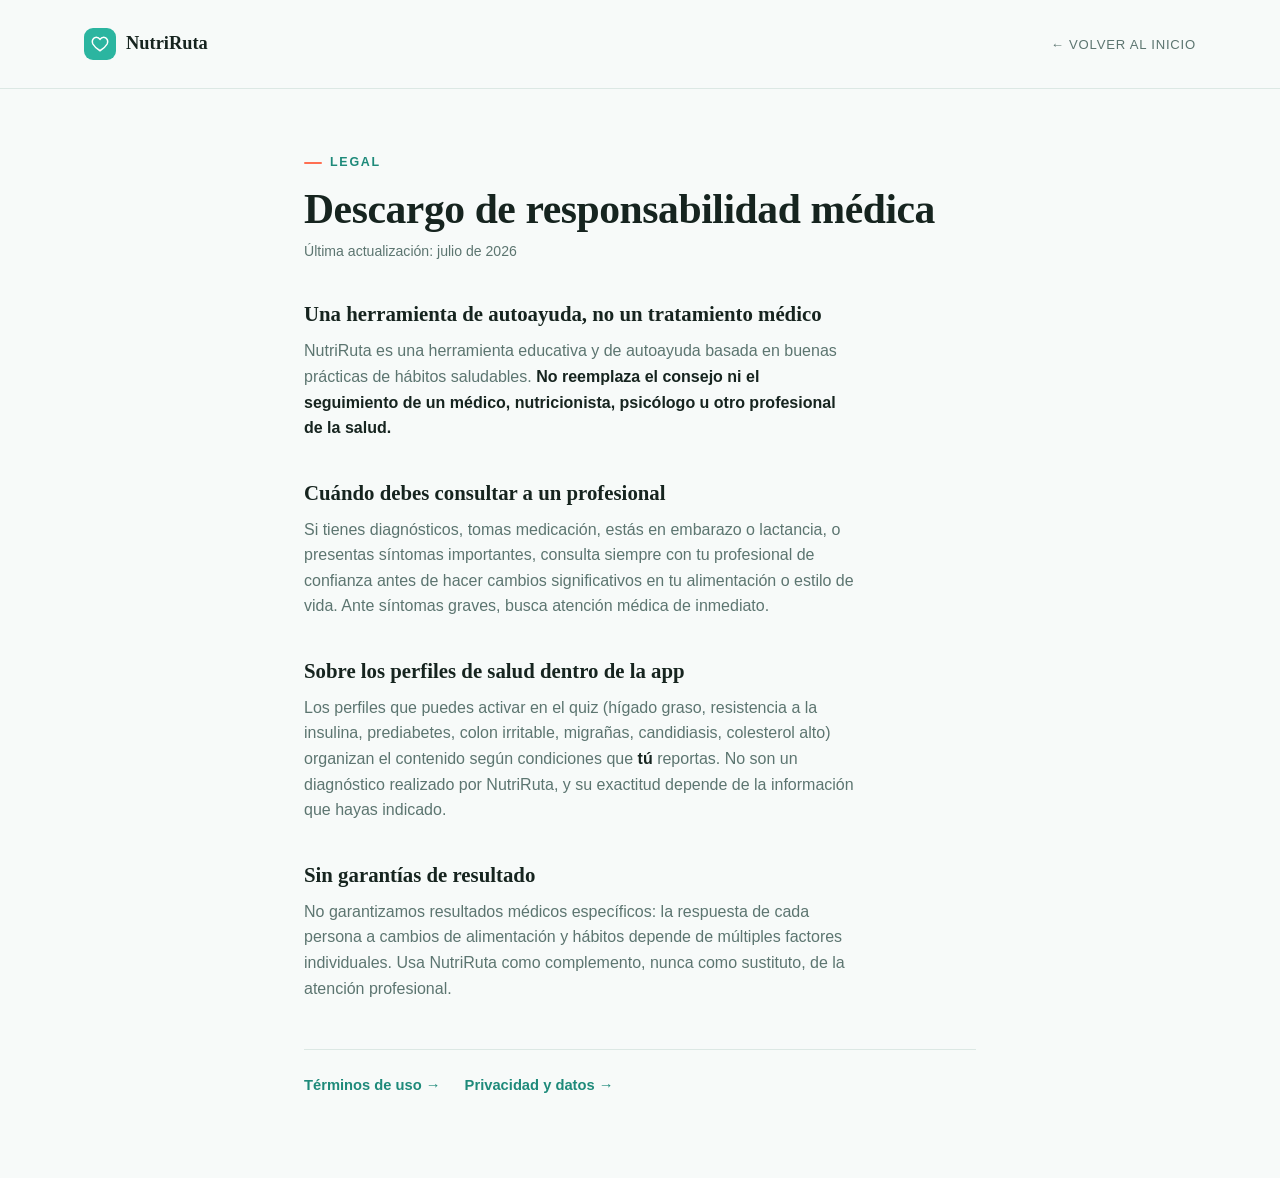
==== descargo.html @ fa734e50 "Paginas legales dedicadas (terminos, privacidad, descargo) Reemplaza los enlaces del footer que apun" ====
<!DOCTYPE html>
<html lang="es">
<head>
<meta charset="UTF-8">
<meta name="viewport" content="width=device-width, initial-scale=1">
<title>Descargo médico — NutriRuta</title>
<meta name="description" content="NutriRuta es una herramienta de autoayuda: no diagnostica ni reemplaza la atención de un profesional de la salud.">
<meta name="robots" content="index, follow">
<link rel="canonical" href="https://nutriruta.com/descargo.html">
<meta name="theme-color" content="#2BB5A0">
<link rel="stylesheet" href="./css/styles.css">
<link rel="stylesheet" href="./css/legal.css">
</head>
<body>

<header class="legal-header">
  <div class="wrap">
    <a href="./index.html" class="brand">
      <span class="brand-mark"><svg viewBox="0 0 24 24" fill="none" stroke="#fff" stroke-width="2" stroke-linecap="round" stroke-linejoin="round"><path d="M12 21s-7-4.35-9.5-9C.5 7.5 3 3 7 3c2 0 4 1.2 5 3 1-1.8 3-3 5-3 4 0 6.5 4.5 4.5 9-2.5 4.65-9.5 9-9.5 9z"/></svg></span>
      NutriRuta
    </a>
    <a class="legal-back" href="./index.html">← Volver al inicio</a>
  </div>
</header>

<main class="legal-main">
  <div class="wrap">
    <span class="eyebrow">Legal</span>
    <h1>Descargo de responsabilidad médica</h1>
    <p class="legal-updated">Última actualización: julio de 2026</p>

    <div class="legal-body">
      <h2>Una herramienta de autoayuda, no un tratamiento médico</h2>
      <p>NutriRuta es una herramienta educativa y de autoayuda basada en buenas prácticas de hábitos saludables. <strong>No reemplaza el consejo ni el seguimiento de un médico, nutricionista, psicólogo u otro profesional de la salud.</strong></p>

      <h2>Cuándo debes consultar a un profesional</h2>
      <p>Si tienes diagnósticos, tomas medicación, estás en embarazo o lactancia, o presentas síntomas importantes, consulta siempre con tu profesional de confianza antes de hacer cambios significativos en tu alimentación o estilo de vida. Ante síntomas graves, busca atención médica de inmediato.</p>

      <h2>Sobre los perfiles de salud dentro de la app</h2>
      <p>Los perfiles que puedes activar en el quiz (hígado graso, resistencia a la insulina, prediabetes, colon irritable, migrañas, candidiasis, colesterol alto) organizan el contenido según condiciones que <strong>tú</strong> reportas. No son un diagnóstico realizado por NutriRuta, y su exactitud depende de la información que hayas indicado.</p>

      <h2>Sin garantías de resultado</h2>
      <p>No garantizamos resultados médicos específicos: la respuesta de cada persona a cambios de alimentación y hábitos depende de múltiples factores individuales. Usa NutriRuta como complemento, nunca como sustituto, de la atención profesional.</p>
    </div>

    <div class="legal-nav">
      <a href="./terminos.html">Términos de uso →</a>
      <a href="./privacidad.html">Privacidad y datos →</a>
    </div>
  </div>
</main>

</body>
</html>
---- css/styles.css ----
/* ============================================================
   NutriRuta — landing page
   Concepto: la marca se llama "Ruta". La página se organiza como
   un sendero: una línea de recorrido abre el hero y reaparece,
   literal, como la línea de tiempo de las 12 semanas — el único
   momento gráfico "fuerte" de la página. Todo lo demás es editorial
   y tranquilo.
   ============================================================ */

:root {
  /* --- Color: continuidad con la app (verde agua / coral / azul),
     pero con neutros con sesgo de matiz, no gris puro. --- */
  --paper: #F7FAF9;
  --paper-raised: #FFFFFF;
  --ink: #16241F;
  --ink-soft: #5C7570;
  --route: #2BB5A0;      /* verde agua — el color con más peso */
  --route-deep: #1E8A7A;
  --route-tint: #DCF3EF;
  --ember: #FF6F52;      /* coral — reservado casi solo para CTAs */
  --ember-tint: #FFE7E1;
  --sky: #6FA8DC;
  --sky-tint: #E8F1FA;
  --line: #DCE8E4;
  --shadow: 0 1px 2px rgba(20, 36, 30, 0.04), 0 12px 32px -16px rgba(20, 36, 30, 0.18);

  /* --- Tipografía: tres roles deliberados ---
     display: serif literaria y cálida (voz emocional)
     body:    sans humanista (lectura larga)
     signage: grotesca condensada tipo señal de carretera (el motivo "ruta") */
  --font-display: "Iowan Old Style", "Palatino Linotype", Palatino, Georgia, "Times New Roman", serif;
  --font-body: -apple-system, "Segoe UI", "Helvetica Neue", Roboto, Arial, sans-serif;
  --font-signage: "Bahnschrift", "Segoe UI Semibold", "Helvetica Neue Condensed", "Arial Narrow", sans-serif;

  --radius-lg: 20px;
  --radius-md: 14px;
  --container: 1160px;

  /* La franja de la Misión 12 semanas es un momento visual fijo:
     se mantiene oscura en ambos temas del sitio (no usa --ink/--paper,
     que se invierten entre claro/oscuro). */
  --mission-bg: #16241F;
  --mission-ink: #F7FAF9;
  --mission-ink-soft: #A9C2BC;
}

@media (prefers-color-scheme: dark) {
  :root {
    --paper: #0E1B18;
    --paper-raised: #142622;
    --ink: #EAF3F0;
    --ink-soft: #9FB8B2;
    --route: #4FD6BE;
    --route-deep: #7CE6D2;
    --route-tint: #163A34;
    --ember: #FF8266;
    --ember-tint: #3A2019;
    --sky: #8FC1EE;
    --sky-tint: #17242E;
    --line: #22362F;
    --shadow: 0 1px 2px rgba(0, 0, 0, 0.3), 0 20px 40px -20px rgba(0, 0, 0, 0.6);
  }
}
:root[data-theme="dark"] {
  --paper: #0E1B18; --paper-raised: #142622; --ink: #EAF3F0; --ink-soft: #9FB8B2;
  --route: #4FD6BE; --route-deep: #7CE6D2; --route-tint: #163A34;
  --ember: #FF8266; --ember-tint: #3A2019; --sky: #8FC1EE; --sky-tint: #17242E;
  --line: #22362F; --shadow: 0 1px 2px rgba(0,0,0,.3), 0 20px 40px -20px rgba(0,0,0,.6);
}
:root[data-theme="light"] {
  --paper: #F7FAF9; --paper-raised: #FFFFFF; --ink: #16241F; --ink-soft: #5C7570;
  --route: #2BB5A0; --route-deep: #1E8A7A; --route-tint: #DCF3EF;
  --ember: #FF6F52; --ember-tint: #FFE7E1; --sky: #6FA8DC; --sky-tint: #E8F1FA;
  --line: #DCE8E4; --shadow: 0 1px 2px rgba(20,36,30,.04), 0 12px 32px -16px rgba(20,36,30,.18);
}

* { box-sizing: border-box; }
html { scroll-behavior: smooth; }
@media (prefers-reduced-motion: reduce) {
  html { scroll-behavior: auto; }
  *, *::before, *::after { animation-duration: 0.01ms !important; animation-iteration-count: 1 !important; transition-duration: 0.01ms !important; scroll-behavior: auto !important; }
}

body {
  margin: 0;
  background: var(--paper);
  color: var(--ink);
  font-family: var(--font-body);
  font-size: 17px;
  line-height: 1.6;
  -webkit-font-smoothing: antialiased;
}

img { max-width: 100%; display: block; }
a { color: inherit; }

.wrap {
  max-width: var(--container);
  margin: 0 auto;
  padding: 0 24px;
}

h1, h2, h3 { font-family: var(--font-display); text-wrap: balance; color: var(--ink); margin: 0; }
h1 { font-size: clamp(2.4rem, 5.2vw, 4rem); line-height: 1.08; font-weight: 700; letter-spacing: -0.01em; }
h2 { font-size: clamp(1.8rem, 3.4vw, 2.6rem); line-height: 1.15; font-weight: 700; }
h3 { font-size: 1.28rem; line-height: 1.3; font-weight: 700; }
p { margin: 0; }
.prose p + p { margin-top: 14px; }
.measure { max-width: 62ch; }

.eyebrow {
  font-family: var(--font-signage);
  text-transform: uppercase;
  letter-spacing: 0.14em;
  font-size: 0.78rem;
  font-weight: 700;
  color: var(--route-deep);
  display: inline-flex;
  align-items: center;
  gap: 8px;
}
.eyebrow::before { content: ""; width: 18px; height: 2px; background: var(--ember); border-radius: 2px; }

section { padding: 88px 0; }
@media (max-width: 720px) { section { padding: 56px 0; } }

.band { background: var(--paper-raised); border-top: 1px solid var(--line); border-bottom: 1px solid var(--line); }

/* ---------- Nav ---------- */
.nav {
  position: sticky; top: 0; z-index: 40;
  background: color-mix(in srgb, var(--paper) 88%, transparent);
  backdrop-filter: blur(10px);
  border-bottom: 1px solid var(--line);
}
.nav .wrap { display: flex; align-items: center; justify-content: space-between; padding-top: 14px; padding-bottom: 14px; }
.brand { display: flex; align-items: center; gap: 10px; font-family: var(--font-display); font-weight: 700; font-size: 1.15rem; text-decoration: none; }
.brand-mark { width: 32px; height: 32px; border-radius: 9px; background: var(--route); display: flex; align-items: center; justify-content: center; flex: none; }
.brand-mark svg { width: 18px; height: 18px; }
.nav .nav-cta { display: none; }
@media (min-width: 720px) { .nav .nav-cta { display: inline-flex; } }

/* ---------- Buttons ---------- */
.btn {
  font-family: var(--font-body);
  font-weight: 700;
  font-size: 0.98rem;
  border-radius: 999px;
  padding: 14px 28px;
  border: none;
  cursor: pointer;
  display: inline-flex;
  align-items: center;
  justify-content: center;
  gap: 8px;
  text-decoration: none;
  transition: transform 0.15s ease, box-shadow 0.15s ease, background 0.15s ease;
  white-space: nowrap;
}
.btn:focus-visible { outline: 3px solid var(--sky); outline-offset: 2px; }
.btn-ember { background: var(--ember); color: #fff; box-shadow: 0 10px 24px -10px color-mix(in srgb, var(--ember) 70%, transparent); }
.btn-ember:hover { transform: translateY(-1px); box-shadow: 0 14px 28px -10px color-mix(in srgb, var(--ember) 75%, transparent); }
.btn-ghost { background: transparent; color: var(--ink); border: 1.5px solid var(--line); }
.btn-ghost:hover { border-color: var(--route); color: var(--route-deep); }
.btn-quiet { background: var(--route-tint); color: var(--route-deep); }
.btn-quiet:hover { background: color-mix(in srgb, var(--route-tint) 70%, var(--route) 30%); }
.btn-sm { padding: 10px 18px; font-size: 0.9rem; }
.btn-block { width: 100%; }

/* ---------- Hero ---------- */
.hero { padding: 64px 0 40px; overflow: hidden; }
.hero .wrap { display: grid; grid-template-columns: 1.05fr 0.95fr; gap: 56px; align-items: center; }
@media (max-width: 900px) { .hero .wrap { grid-template-columns: 1fr; gap: 36px; } }
.hero-copy > * + * { margin-top: 20px; }
.hero h1 { margin-top: 14px; }
.hero-sub { font-size: 1.15rem; color: var(--ink-soft); }
.hero-ctas { display: flex; flex-wrap: wrap; gap: 12px; margin-top: 28px; }
.hero-trust { margin-top: 14px; font-size: 0.86rem; color: var(--ink-soft); font-family: var(--font-signage); letter-spacing: 0.02em; }
.hero-trust span { display: inline-flex; align-items: center; gap: 6px; }
.hero-trust span + span::before { content: "·"; margin-right: 6px; color: var(--line); }

.hero-art { position: relative; }
.hero-art svg { width: 100%; height: auto; }
.route-path {
  fill: none;
  stroke: var(--route);
  stroke-width: 4;
  stroke-linecap: round;
  stroke-dasharray: 1400;
  stroke-dashoffset: 1400;
  animation: draw 2.1s 0.2s cubic-bezier(.4,0,.2,1) forwards;
}
@media (prefers-reduced-motion: reduce) { .route-path { animation: none; stroke-dashoffset: 0; } }
@keyframes draw { to { stroke-dashoffset: 0; } }
.route-dot { fill: var(--ember); }
.hero-card {
  position: absolute; background: var(--paper-raised); border: 1px solid var(--line);
  border-radius: var(--radius-md); box-shadow: var(--shadow); padding: 12px 16px;
  font-family: var(--font-signage); font-size: 0.8rem; letter-spacing: 0.02em; color: var(--ink-soft);
  display: flex; align-items: center; gap: 8px;
}
.hero-card strong { font-family: var(--font-body); color: var(--ink); font-size: 0.92rem; }
.hero-card-1 { top: 6%; right: 2%; }
.hero-card-2 { bottom: 10%; left: 4%; }
.dot { width: 8px; height: 8px; border-radius: 50%; background: var(--route); flex: none; }

/* ---------- Reveal on scroll ---------- */
.reveal { opacity: 0; transform: translateY(18px); transition: opacity 0.6s ease, transform 0.6s ease; }
.reveal.in { opacity: 1; transform: none; }
@media (prefers-reduced-motion: reduce) { .reveal { opacity: 1; transform: none; } }

/* ---------- Problem section ---------- */
.problem .wrap { display: grid; grid-template-columns: 0.85fr 1.15fr; gap: 56px; align-items: start; }
@media (max-width: 900px) { .problem .wrap { grid-template-columns: 1fr; gap: 28px; } }
.problem-head > * + * { margin-top: 16px; }
.symptom-list { display: grid; gap: 14px; margin-top: 8px; }
.symptom {
  display: flex; gap: 14px; align-items: flex-start; padding: 18px 20px;
  background: var(--paper-raised); border: 1px solid var(--line); border-radius: var(--radius-md);
}
.symptom svg { flex: none; width: 22px; height: 22px; color: var(--route-deep); margin-top: 2px; }
.symptom p { color: var(--ink-soft); font-size: 0.95rem; }
.symptom strong { color: var(--ink); display: block; margin-bottom: 3px; font-size: 1rem; }

/* ---------- How it works ---------- */
.steps { display: grid; grid-template-columns: repeat(4, 1fr); gap: 28px; margin-top: 48px; position: relative; }
@media (max-width: 900px) { .steps { grid-template-columns: 1fr 1fr; } }
@media (max-width: 560px) { .steps { grid-template-columns: 1fr; } }
.step { position: relative; padding-top: 8px; }
.step-num {
  font-family: var(--font-signage); font-weight: 700; font-size: 0.82rem; letter-spacing: 0.1em;
  color: var(--route-deep); background: var(--route-tint); display: inline-flex; align-items: center;
  justify-content: center; width: 34px; height: 34px; border-radius: 50%; margin-bottom: 16px;
}
.step h3 { margin-bottom: 8px; }
.step p { color: var(--ink-soft); font-size: 0.94rem; }

/* ---------- Features grid ---------- */
.features-grid { display: grid; grid-template-columns: repeat(3, 1fr); gap: 20px; margin-top: 44px; }
@media (max-width: 900px) { .features-grid { grid-template-columns: 1fr 1fr; } }
@media (max-width: 560px) { .features-grid { grid-template-columns: 1fr; } }
.feature-card {
  background: var(--paper-raised); border: 1px solid var(--line); border-radius: var(--radius-md);
  padding: 24px; transition: transform 0.18s ease, box-shadow 0.18s ease, border-color 0.18s ease;
}
.feature-card:hover { transform: translateY(-3px); box-shadow: var(--shadow); border-color: transparent; }
.feature-card svg { width: 26px; height: 26px; color: var(--route-deep); margin-bottom: 14px; }
.feature-card h3 { font-size: 1.05rem; margin-bottom: 6px; }
.feature-card p { color: var(--ink-soft); font-size: 0.92rem; }

/* ---------- 12-week route (bold moment, intentionally fixed-dark) ---------- */
.mission { background: var(--mission-bg); color: var(--mission-ink); position: relative; overflow: hidden; }
.mission .eyebrow { color: var(--route); }
.mission .eyebrow::before { background: var(--ember); }
.mission h2 { color: var(--mission-ink); }
.mission-sub { color: var(--mission-ink-soft); max-width: 56ch; margin-top: 14px; }
.mission-badge {
  display: inline-flex; align-items: center; gap: 8px; background: rgba(247, 250, 249, 0.1);
  border: 1px solid rgba(247, 250, 249, 0.2); border-radius: 999px; padding: 6px 14px;
  font-family: var(--font-signage); font-size: 0.76rem; letter-spacing: 0.1em; text-transform: uppercase; color: var(--mission-ink);
  margin-bottom: 18px;
}
.mission-badge .dot { background: var(--ember); }

.timeline-scroll { margin-top: 52px; overflow-x: auto; padding-bottom: 18px; -webkit-overflow-scrolling: touch; }
.timeline { position: relative; min-width: 980px; padding-top: 40px; }
.timeline-line { position: absolute; top: 60px; left: 0; right: 0; height: 3px; background: rgba(247, 250, 249, 0.18); }
.timeline-line-fill { position: absolute; top: 60px; left: 0; height: 3px; background: var(--route); width: 0%; transition: width 1.1s cubic-bezier(.4,0,.2,1); }
.timeline-weeks { display: grid; grid-template-columns: repeat(12, 1fr); gap: 0; position: relative; }
.tweek { padding: 0 8px; text-align: center; }
.tweek-node {
  width: 14px; height: 14px; border-radius: 50%; background: var(--mission-bg); border: 3px solid var(--route);
  margin: 0 auto 14px; position: relative; z-index: 2;
}
.tweek.is-premium .tweek-node { border-color: rgba(247, 250, 249, 0.3); }
.tweek-n { font-family: var(--font-signage); font-size: 0.72rem; letter-spacing: 0.08em; color: var(--route); margin-bottom: 4px; }
.tweek-t { font-size: 0.82rem; color: rgba(247, 250, 249, 0.85); line-height: 1.3; }
.mission-cta { margin-top: 44px; display: flex; align-items: center; gap: 18px; flex-wrap: wrap; }
.mission-cta p { color: var(--mission-ink-soft); font-size: 0.9rem; }

/* ---------- Method / trust (replaces fabricated testimonials) ---------- */
.method-grid { display: grid; grid-template-columns: 1fr 1fr; gap: 40px; margin-top: 44px; align-items: start; }
@media (max-width: 820px) { .method-grid { grid-template-columns: 1fr; } }
.pillar { display: flex; gap: 16px; padding: 20px 0; border-bottom: 1px solid var(--line); }
.pillar:last-child { border-bottom: none; }
.pillar-num { font-family: var(--font-signage); font-weight: 700; color: var(--route-deep); font-size: 0.85rem; flex: none; width: 28px; }
.pillar h3 { font-size: 1rem; margin-bottom: 4px; }
.pillar p { color: var(--ink-soft); font-size: 0.92rem; }

.founder-card {
  background: var(--paper-raised); border: 1px solid var(--line); border-radius: var(--radius-lg);
  padding: 32px; box-shadow: var(--shadow);
}
.founder-card svg.quote { width: 30px; height: 30px; color: var(--route-tint); margin-bottom: 14px; }
.founder-card p.founder-text { font-family: var(--font-display); font-size: 1.15rem; line-height: 1.5; color: var(--ink); }
.founder-who { display: flex; align-items: center; gap: 12px; margin-top: 20px; }
.founder-avatar { width: 44px; height: 44px; border-radius: 50%; background: var(--route-tint); display: flex; align-items: center; justify-content: center; font-family: var(--font-display); font-weight: 700; color: var(--route-deep); flex: none; }
.founder-who strong { display: block; font-size: 0.95rem; }
.founder-who span { display: block; font-size: 0.82rem; color: var(--ink-soft); }
.proof-space {
  margin-top: 20px; border: 1.5px dashed var(--line); border-radius: var(--radius-md);
  padding: 16px 18px; font-size: 0.84rem; color: var(--ink-soft); font-style: italic;
}

/* ---------- Pricing ---------- */
.pricing-grid { display: grid; grid-template-columns: repeat(3, 1fr); gap: 22px; margin-top: 44px; align-items: stretch; }
@media (max-width: 900px) { .pricing-grid { grid-template-columns: 1fr; max-width: 420px; margin-left: auto; margin-right: auto; } }
.price-card {
  background: var(--paper-raised); border: 1.5px solid var(--line); border-radius: var(--radius-lg);
  padding: 28px; display: flex; flex-direction: column;
}
.price-card.is-highlight { border-color: var(--route); box-shadow: var(--shadow); position: relative; }
.price-flag {
  position: absolute; top: -13px; left: 24px; background: var(--ember); color: #fff;
  font-family: var(--font-signage); font-size: 0.72rem; letter-spacing: 0.08em; text-transform: uppercase;
  padding: 5px 12px; border-radius: 999px;
}
.price-name { font-family: var(--font-signage); letter-spacing: 0.06em; text-transform: uppercase; font-size: 0.8rem; color: var(--ink-soft); }
.price-amount { font-family: var(--font-display); font-size: 2.4rem; font-weight: 700; margin-top: 10px; }
.price-amount span { font-family: var(--font-body); font-size: 0.95rem; font-weight: 400; color: var(--ink-soft); }
.price-note { font-size: 0.86rem; color: var(--ink-soft); margin-top: 6px; min-height: 20px; }
.price-feats { list-style: none; margin: 22px 0 0; padding: 0; display: grid; gap: 11px; flex: 1; }
.price-feats li { display: flex; gap: 10px; align-items: flex-start; font-size: 0.92rem; }
.price-feats svg { width: 18px; height: 18px; flex: none; margin-top: 2px; color: var(--route-deep); }
.price-card .btn { margin-top: 24px; }
.pricing-foot { display: flex; align-items: center; justify-content: center; gap: 10px; margin-top: 36px; color: var(--ink-soft); font-size: 0.9rem; }
.pricing-foot svg { width: 18px; height: 18px; color: var(--route-deep); }

/* ---------- FAQ ---------- */
.faq-list { max-width: 760px; margin: 44px auto 0; border-top: 1px solid var(--line); }
.faq-item { border-bottom: 1px solid var(--line); }
.faq-q {
  width: 100%; background: none; border: none; text-align: left; cursor: pointer;
  display: flex; justify-content: space-between; align-items: center; gap: 20px;
  padding: 20px 4px; font-family: var(--font-body); font-size: 1.02rem; font-weight: 600; color: var(--ink);
}
.faq-q:focus-visible { outline: 3px solid var(--sky); outline-offset: -2px; }
.faq-q svg { flex: none; width: 20px; height: 20px; color: var(--route-deep); transition: transform 0.25s ease; }
.faq-item.is-open .faq-q svg { transform: rotate(45deg); }
.faq-a { max-height: 0; overflow: hidden; transition: max-height 0.3s ease; }
.faq-item.is-open .faq-a { max-height: 300px; }
.faq-a p { padding: 0 4px 22px; color: var(--ink-soft); font-size: 0.95rem; max-width: 62ch; }

/* ---------- Final CTA ---------- */
.final-cta { text-align: center; }
.final-cta .eyebrow { justify-content: center; }
.final-cta h2 { margin-top: 14px; }
.final-cta p.measure { margin: 16px auto 0; color: var(--ink-soft); font-size: 1.05rem; }
.final-cta .hero-ctas { justify-content: center; }
.final-cta .hero-trust { text-align: center; }

/* ---------- Footer ---------- */
footer { border-top: 1px solid var(--line); padding: 48px 0 32px; }
.foot-grid { display: flex; justify-content: space-between; gap: 32px; flex-wrap: wrap; }
.foot-brand { max-width: 320px; }
.foot-brand p { color: var(--ink-soft); font-size: 0.88rem; margin-top: 10px; }
.foot-links { display: flex; gap: 48px; flex-wrap: wrap; }
.foot-col h4 { font-family: var(--font-signage); text-transform: uppercase; letter-spacing: 0.08em; font-size: 0.76rem; color: var(--ink-soft); margin-bottom: 12px; }
.foot-col a { display: block; font-size: 0.9rem; color: var(--ink); text-decoration: none; margin-bottom: 9px; }
.foot-col a:hover { color: var(--route-deep); }
.foot-legal {
  margin-top: 40px; padding-top: 24px; border-top: 1px solid var(--line);
  display: flex; justify-content: space-between; gap: 16px; flex-wrap: wrap;
  font-size: 0.82rem; color: var(--ink-soft);
}
.disclaimer {
  background: var(--sky-tint); border-radius: var(--radius-md); padding: 16px 20px;
  font-size: 0.84rem; color: var(--ink-soft); margin-top: 28px; line-height: 1.5;
}

/* ---------- Sticky mobile CTA ---------- */
.sticky-cta {
  position: fixed; left: 0; right: 0; bottom: 0; z-index: 50; padding: 12px 16px;
  background: color-mix(in srgb, var(--paper-raised) 94%, transparent); backdrop-filter: blur(10px);
  border-top: 1px solid var(--line); display: none;
  transform: translateY(120%); transition: transform 0.3s ease;
}
.sticky-cta.is-visible { transform: translateY(0); }
@media (max-width: 720px) { .sticky-cta { display: block; } body { padding-bottom: 0; } }

/* ---------- Focus ---------- */
a:focus-visible, button:focus-visible { outline: 3px solid var(--sky); outline-offset: 2px; }

/* tabular numerals wherever prices/weeks line up */
.price-amount, .tweek-n { font-variant-numeric: tabular-nums; }
---- css/legal.css ----
/* Página legal — reutiliza los tokens de css/styles.css */
.legal-header { padding: 28px 0; border-bottom: 1px solid var(--line); }
.legal-header .wrap { display: flex; align-items: center; justify-content: space-between; }
.legal-back { font-family: var(--font-signage); font-size: 0.82rem; letter-spacing: 0.06em; text-transform: uppercase; color: var(--ink-soft); text-decoration: none; display: inline-flex; align-items: center; gap: 6px; }
.legal-back:hover { color: var(--route-deep); }
.legal-main { padding: 56px 0 80px; }
.legal-main .wrap { max-width: 720px; }
.legal-main .eyebrow { margin-bottom: 14px; }
.legal-main h1 { font-family: var(--font-display); font-size: clamp(2rem, 4vw, 2.6rem); margin-bottom: 8px; }
.legal-updated { color: var(--ink-soft); font-size: 0.88rem; margin-bottom: 40px; }
.legal-body h2 { font-size: 1.3rem; margin-top: 40px; margin-bottom: 12px; }
.legal-body h2:first-child { margin-top: 0; }
.legal-body p { color: var(--ink-soft); font-size: 1rem; max-width: 62ch; margin-top: 12px; }
.legal-body p:first-of-type { margin-top: 0; }
.legal-body strong { color: var(--ink); }
.legal-nav { display: flex; gap: 24px; margin-top: 48px; padding-top: 24px; border-top: 1px solid var(--line); flex-wrap: wrap; }
.legal-nav a { font-size: 0.92rem; color: var(--route-deep); text-decoration: none; font-weight: 600; }
.legal-nav a:hover { text-decoration: underline; }
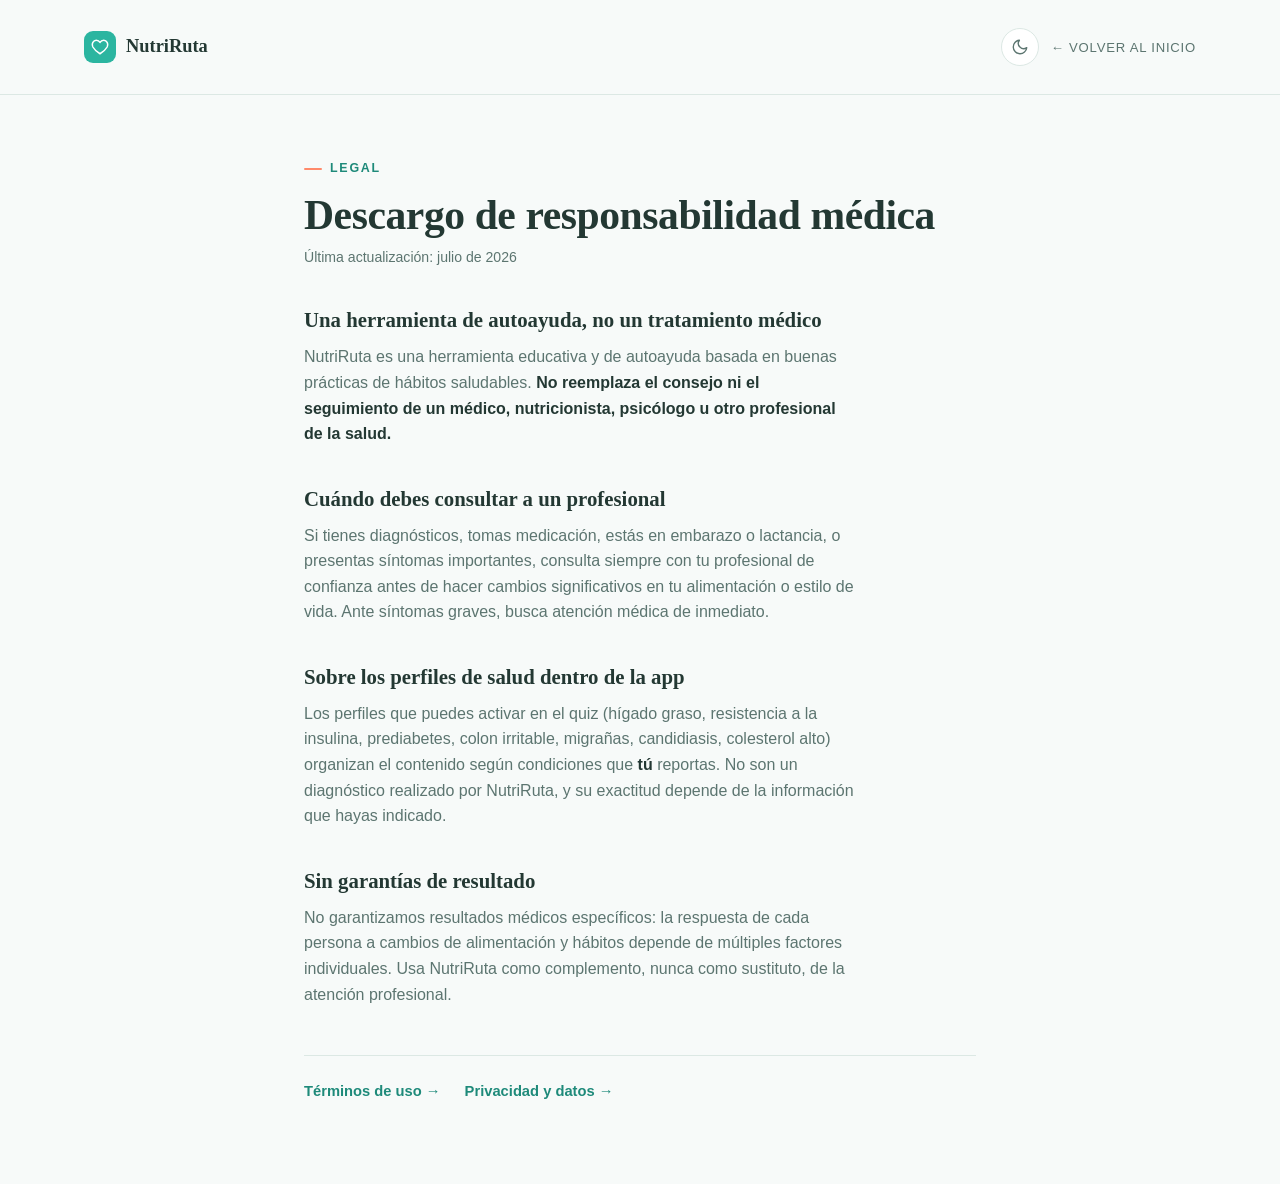
==== commit 5d4a0abb: "Selector manual de tema claro/oscuro Por defecto la pagina siempre carga en claro (coherente con la " ====
--- a/descargo.html
+++ b/descargo.html
@@ -8,6 +8,13 @@
 <meta name="robots" content="index, follow">
 <link rel="canonical" href="https://nutriruta.com/descargo.html">
 <meta name="theme-color" content="#2BB5A0">
+<script>
+  try {
+    document.documentElement.setAttribute('data-theme', localStorage.getItem('nutriruta-theme') || 'light');
+  } catch (e) {
+    document.documentElement.setAttribute('data-theme', 'light');
+  }
+</script>
 <link rel="stylesheet" href="./css/styles.css">
 <link rel="stylesheet" href="./css/legal.css">
 </head>
@@ -19,7 +26,13 @@
       <span class="brand-mark"><svg viewBox="0 0 24 24" fill="none" stroke="#fff" stroke-width="2" stroke-linecap="round" stroke-linejoin="round"><path d="M12 21s-7-4.35-9.5-9C.5 7.5 3 3 7 3c2 0 4 1.2 5 3 1-1.8 3-3 5-3 4 0 6.5 4.5 4.5 9-2.5 4.65-9.5 9-9.5 9z"/></svg></span>
       NutriRuta
     </a>
-    <a class="legal-back" href="./index.html">← Volver al inicio</a>
+    <div class="nav-right">
+      <button class="theme-toggle" id="themeToggle" type="button" aria-label="Cambiar a modo oscuro">
+        <svg class="icon-moon" viewBox="0 0 24 24" fill="none" stroke="currentColor" stroke-width="1.8" stroke-linecap="round" stroke-linejoin="round"><path d="M21 12.79A9 9 0 1 1 11.21 3 7 7 0 0 0 21 12.79z"/></svg>
+        <svg class="icon-sun" viewBox="0 0 24 24" fill="none" stroke="currentColor" stroke-width="1.8" stroke-linecap="round" stroke-linejoin="round"><circle cx="12" cy="12" r="4"/><path d="M12 2v2M12 20v2M4.93 4.93l1.41 1.41M17.66 17.66l1.41 1.41M2 12h2M20 12h2M6.34 17.66l-1.41 1.41M19.07 4.93l-1.41 1.41"/></svg>
+      </button>
+      <a class="legal-back" href="./index.html">← Volver al inicio</a>
+    </div>
   </div>
 </header>
 
@@ -50,5 +63,6 @@
   </div>
 </main>
 
+<script src="./js/script.js"></script>
 </body>
 </html>
--- a/css/styles.css
+++ b/css/styles.css
@@ -12,13 +12,13 @@
      pero con neutros con sesgo de matiz, no gris puro. --- */
   --paper: #F7FAF9;
   --paper-raised: #FFFFFF;
-  --ink: #16241F;
+  --ink: #233833;        /* idéntico a --ink de la app */
   --ink-soft: #5C7570;
   --route: #2BB5A0;      /* verde agua — el color con más peso */
   --route-deep: #1E8A7A;
   --route-tint: #DCF3EF;
-  --ember: #FF6F52;      /* coral — reservado casi solo para CTAs */
-  --ember-tint: #FFE7E1;
+  --ember: #FF8A6B;      /* coral — idéntico a --accent de la app */
+  --ember-tint: #FFE9E2;
   --sky: #6FA8DC;
   --sky-tint: #E8F1FA;
   --line: #DCE8E4;
@@ -68,9 +68,9 @@
   --line: #22362F; --shadow: 0 1px 2px rgba(0,0,0,.3), 0 20px 40px -20px rgba(0,0,0,.6);
 }
 :root[data-theme="light"] {
-  --paper: #F7FAF9; --paper-raised: #FFFFFF; --ink: #16241F; --ink-soft: #5C7570;
+  --paper: #F7FAF9; --paper-raised: #FFFFFF; --ink: #233833; --ink-soft: #5C7570;
   --route: #2BB5A0; --route-deep: #1E8A7A; --route-tint: #DCF3EF;
-  --ember: #FF6F52; --ember-tint: #FFE7E1; --sky: #6FA8DC; --sky-tint: #E8F1FA;
+  --ember: #FF8A6B; --ember-tint: #FFE9E2; --sky: #6FA8DC; --sky-tint: #E8F1FA;
   --line: #DCE8E4; --shadow: 0 1px 2px rgba(20,36,30,.04), 0 12px 32px -16px rgba(20,36,30,.18);
 }
 
@@ -137,8 +137,22 @@
 .brand { display: flex; align-items: center; gap: 10px; font-family: var(--font-display); font-weight: 700; font-size: 1.15rem; text-decoration: none; }
 .brand-mark { width: 32px; height: 32px; border-radius: 9px; background: var(--route); display: flex; align-items: center; justify-content: center; flex: none; }
 .brand-mark svg { width: 18px; height: 18px; }
+.nav-right { display: flex; align-items: center; gap: 12px; }
 .nav .nav-cta { display: none; }
 @media (min-width: 720px) { .nav .nav-cta { display: inline-flex; } }
+
+/* ---------- Selector de tema ---------- */
+.theme-toggle {
+  display: inline-flex; align-items: center; justify-content: center;
+  width: 38px; height: 38px; border-radius: 50%; flex: none;
+  border: 1.5px solid var(--line); background: var(--paper-raised); color: var(--ink-soft);
+  cursor: pointer; transition: border-color 0.15s ease, color 0.15s ease;
+}
+.theme-toggle:hover { border-color: var(--route); color: var(--route-deep); }
+.theme-toggle svg { width: 18px; height: 18px; }
+.theme-toggle .icon-sun { display: none; }
+:root[data-theme="dark"] .theme-toggle .icon-sun { display: block; }
+:root[data-theme="dark"] .theme-toggle .icon-moon { display: none; }
 
 /* ---------- Buttons ---------- */
 .btn {
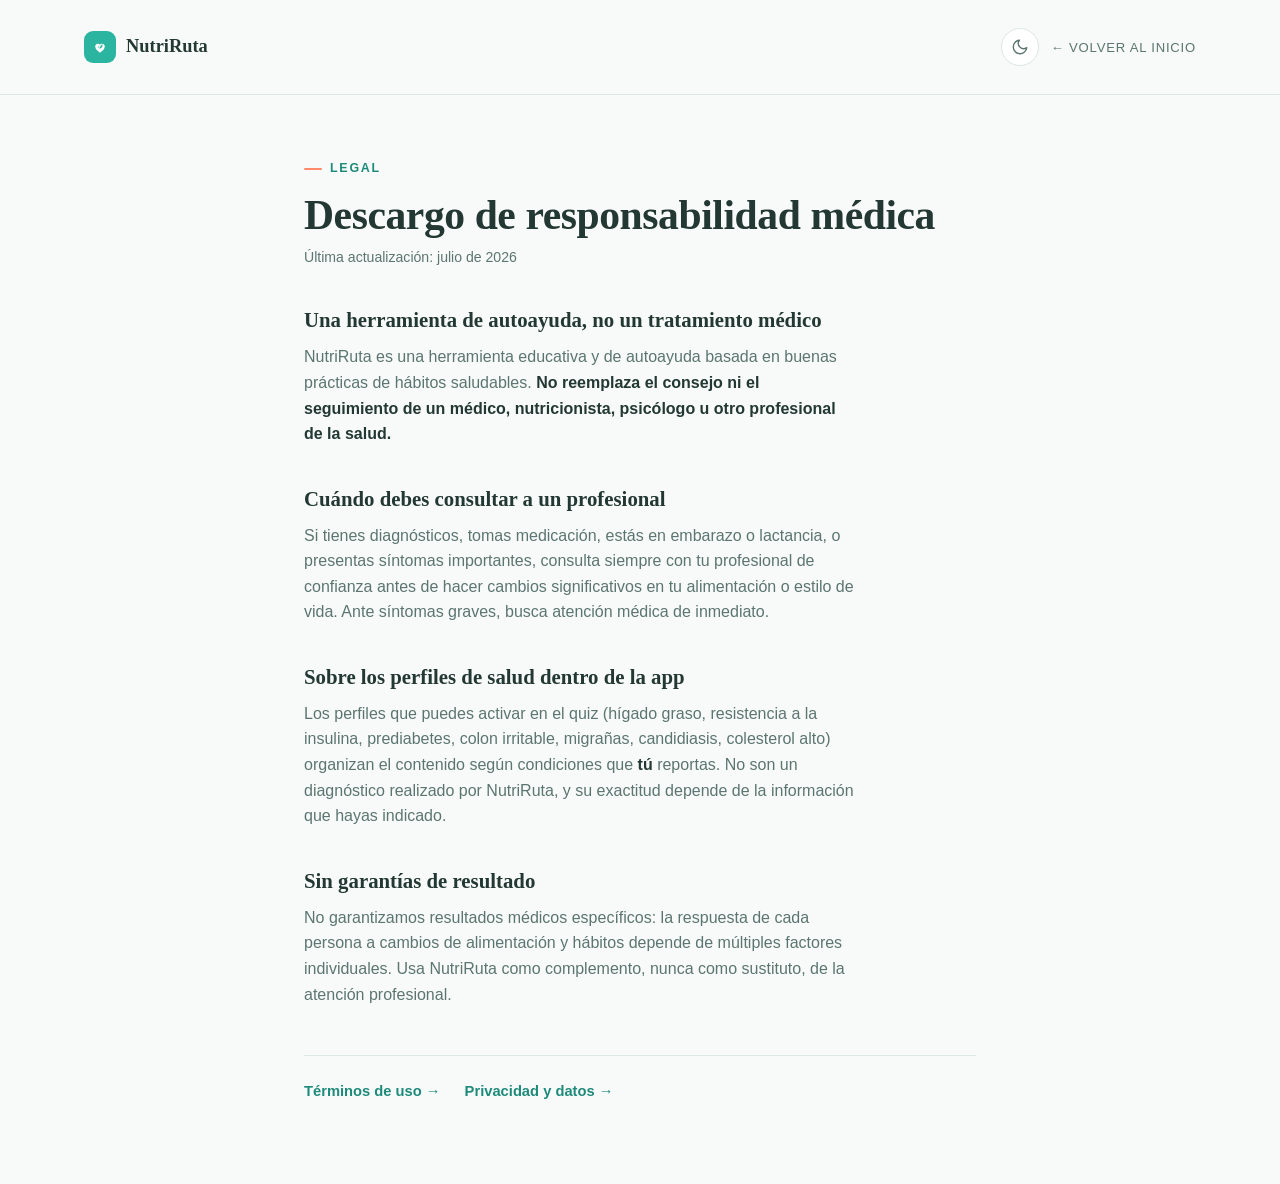
==== commit 52b368dc: "Reemplazar icono de contorno por el logo oficial (corazon con hoja) en el encabezado" ====
--- a/descargo.html
+++ b/descargo.html
@@ -23,7 +23,7 @@
 <header class="legal-header">
   <div class="wrap">
     <a href="./index.html" class="brand">
-      <span class="brand-mark"><svg viewBox="0 0 24 24" fill="none" stroke="#fff" stroke-width="2" stroke-linecap="round" stroke-linejoin="round"><path d="M12 21s-7-4.35-9.5-9C.5 7.5 3 3 7 3c2 0 4 1.2 5 3 1-1.8 3-3 5-3 4 0 6.5 4.5 4.5 9-2.5 4.65-9.5 9-9.5 9z"/></svg></span>
+      <span class="brand-mark"><svg viewBox="0 0 512 512"><rect width="512" height="512" rx="112" fill="#2BB5A0"/><path d="M256 416c-72-48-136-102-136-176 0-45 34-80 78-80 28 0 48 13 58 32 10-19 30-32 58-32 44 0 78 35 78 80 0 74-64 128-136 176z" fill="#FFFFFF"/><path d="M256 300c-6-52 18-104 78-124-4 58-26 106-78 124z" fill="#2BB5A0"/><path d="M256 310c0-40-22-78-64-92 2 46 20 82 64 92z" fill="#7FD9CB"/></svg></span>
       NutriRuta
     </a>
     <div class="nav-right">
--- a/css/styles.css
+++ b/css/styles.css
@@ -193,6 +193,24 @@
 .hero-trust span { display: inline-flex; align-items: center; gap: 6px; }
 .hero-trust span + span::before { content: "·"; margin-right: 6px; color: var(--line); }
 
+/* ---------- Susto reciente: historia personal + plan 7 días gratis ---------- */
+.scare { background: var(--route-tint); }
+.scare-grid { display: grid; grid-template-columns: 1.1fr 0.9fr; gap: 48px; align-items: center; }
+@media (max-width: 900px) { .scare-grid { grid-template-columns: 1fr; gap: 28px; } }
+.scare p { color: var(--ink-soft); }
+.scare-days { display: flex; flex-direction: column; gap: 10px; }
+.scare-day {
+  display: flex; align-items: center; gap: 14px; background: var(--paper-raised);
+  border-radius: var(--radius-md); padding: 12px 16px; font-size: 0.92rem; box-shadow: var(--shadow);
+}
+.scare-day span {
+  font-family: var(--font-signage); font-weight: 700; font-size: 0.8rem; color: #fff;
+  background: var(--route); width: 26px; height: 26px; border-radius: 50%;
+  display: flex; align-items: center; justify-content: center; flex: none;
+}
+.scare-day.is-last span { background: var(--ember); }
+.scare-day.is-last { border: 1.5px solid var(--ember); }
+
 .hero-art { position: relative; }
 .hero-art svg { width: 100%; height: auto; }
 .route-path {
@@ -315,6 +333,18 @@
   margin-top: 20px; border: 1.5px dashed var(--line); border-radius: var(--radius-md);
   padding: 16px 18px; font-size: 0.84rem; color: var(--ink-soft); font-style: italic;
 }
+.proof-space.has-resenas { border-style: solid; font-style: normal; padding: 20px; }
+.resenas-badge { display: flex; align-items: center; gap: 10px; margin-bottom: 16px; }
+.resenas-badge .leaves { font-size: 1.1rem; letter-spacing: 1px; }
+.resenas-badge .leaves .dim { opacity: 0.25; }
+.resenas-badge .num { font-family: var(--font-display); font-weight: 700; font-size: 1.15rem; color: var(--ink); }
+.resenas-badge .count { font-size: 0.82rem; color: var(--ink-soft); }
+.resena-item { padding: 12px 0; border-top: 1px solid var(--line); }
+.resena-item:first-of-type { border-top: none; padding-top: 0; }
+.resena-item .leaves { font-size: 0.9rem; letter-spacing: 1px; margin-bottom: 4px; }
+.resena-item .leaves .dim { opacity: 0.25; }
+.resena-item p { margin: 0; color: var(--ink); font-size: 0.9rem; font-style: normal; }
+.resena-item .who { color: var(--ink-soft); font-size: 0.78rem; margin-top: 4px; }
 
 /* ---------- Pricing ---------- */
 .pricing-grid { display: grid; grid-template-columns: repeat(3, 1fr); gap: 22px; margin-top: 44px; align-items: stretch; }
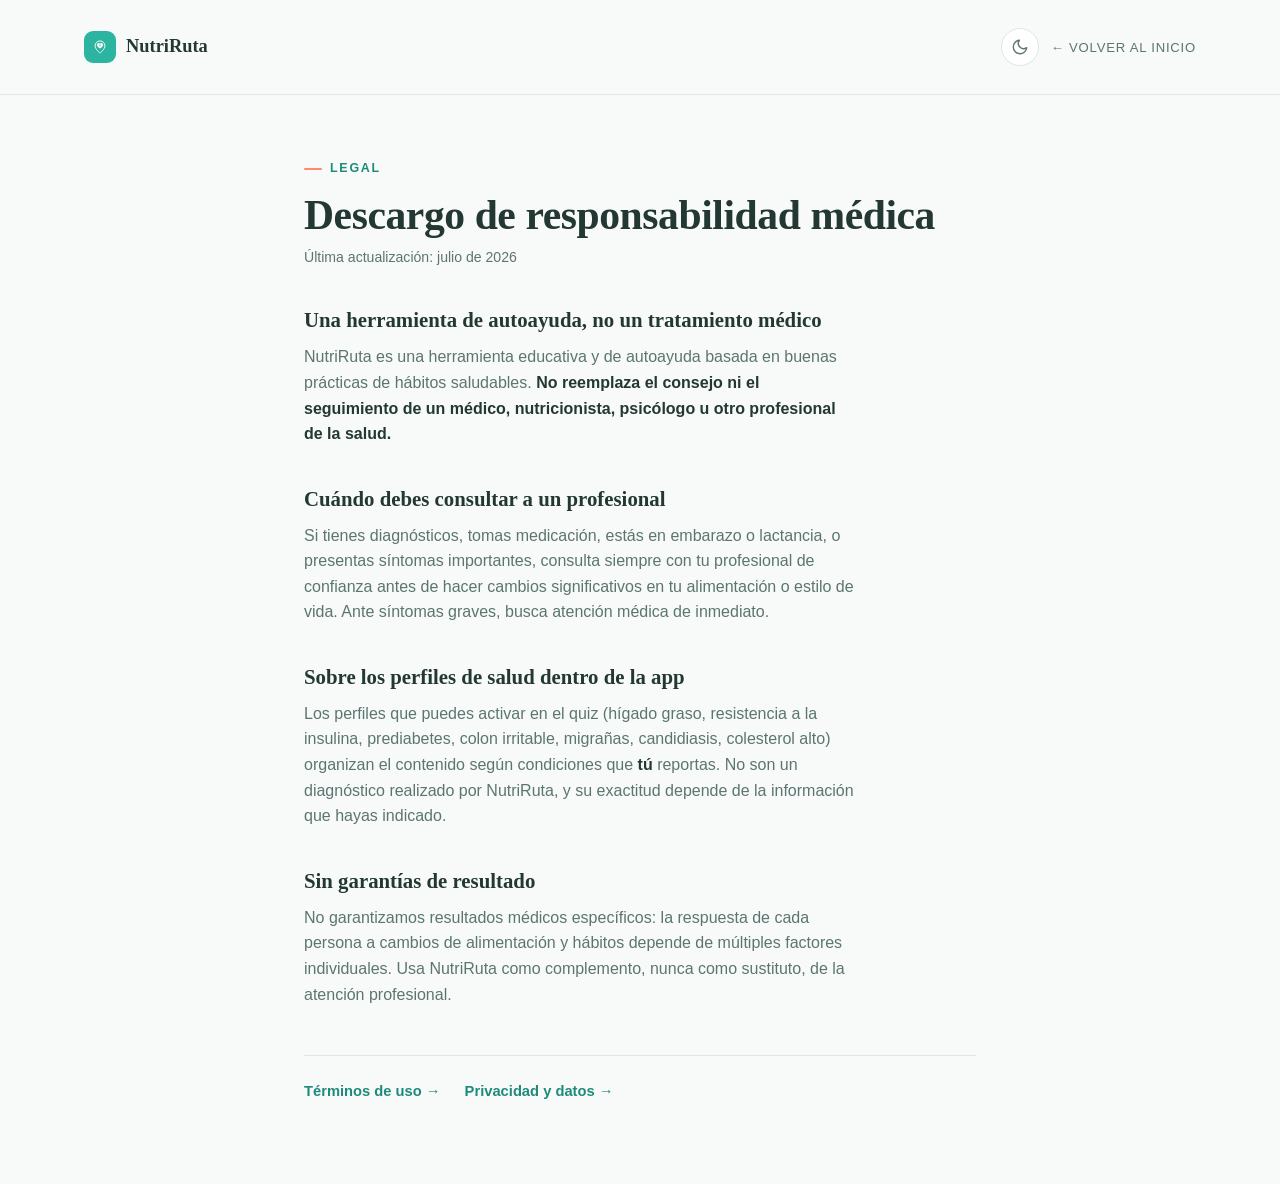
==== commit c561b24f: "Nuevo logo oficial (corazon+hoja en pin) en marcas y favicons" ====
--- a/descargo.html
+++ b/descargo.html
@@ -23,7 +23,7 @@
 <header class="legal-header">
   <div class="wrap">
     <a href="./index.html" class="brand">
-      <span class="brand-mark"><svg viewBox="0 0 512 512"><rect width="512" height="512" rx="112" fill="#2BB5A0"/><path d="M256 416c-72-48-136-102-136-176 0-45 34-80 78-80 28 0 48 13 58 32 10-19 30-32 58-32 44 0 78 35 78 80 0 74-64 128-136 176z" fill="#FFFFFF"/><path d="M256 300c-6-52 18-104 78-124-4 58-26 106-78 124z" fill="#2BB5A0"/><path d="M256 310c0-40-22-78-64-92 2 46 20 82 64 92z" fill="#7FD9CB"/></svg></span>
+      <span class="brand-mark"><svg viewBox="0 0 512 512"><rect width="512" height="512" rx="112" fill="#2BB5A0"/><path d="M256 84 C176 84 116 146 116 226 C116 322 256 428 256 428 C256 428 396 322 396 226 C396 146 336 84 256 84 Z" fill="none" stroke="#FFFFFF" stroke-width="26" stroke-linejoin="round"/><g transform="translate(256 222) scale(0.62) translate(-256 -288)"><path d="M256 416c-72-48-136-102-136-176 0-45 34-80 78-80 28 0 48 13 58 32 10-19 30-32 58-32 44 0 78 35 78 80 0 74-64 128-136 176z" fill="#FFFFFF"/></g><g transform="translate(256 212) rotate(18)"><path d="M0 -36 C24 -21 26 9 0 36 C-26 9 -24 -21 0 -36 Z" fill="#3BAE5C"/><path d="M0 -27 L0 28 M0 -12 L11 -20 M0 -12 L-11 -20 M0 6 L12 -2 M0 6 L-12 -2" stroke="#FFFFFF" stroke-width="4.5" fill="none" stroke-linecap="round"/></g></svg></span>
       NutriRuta
     </a>
     <div class="nav-right">
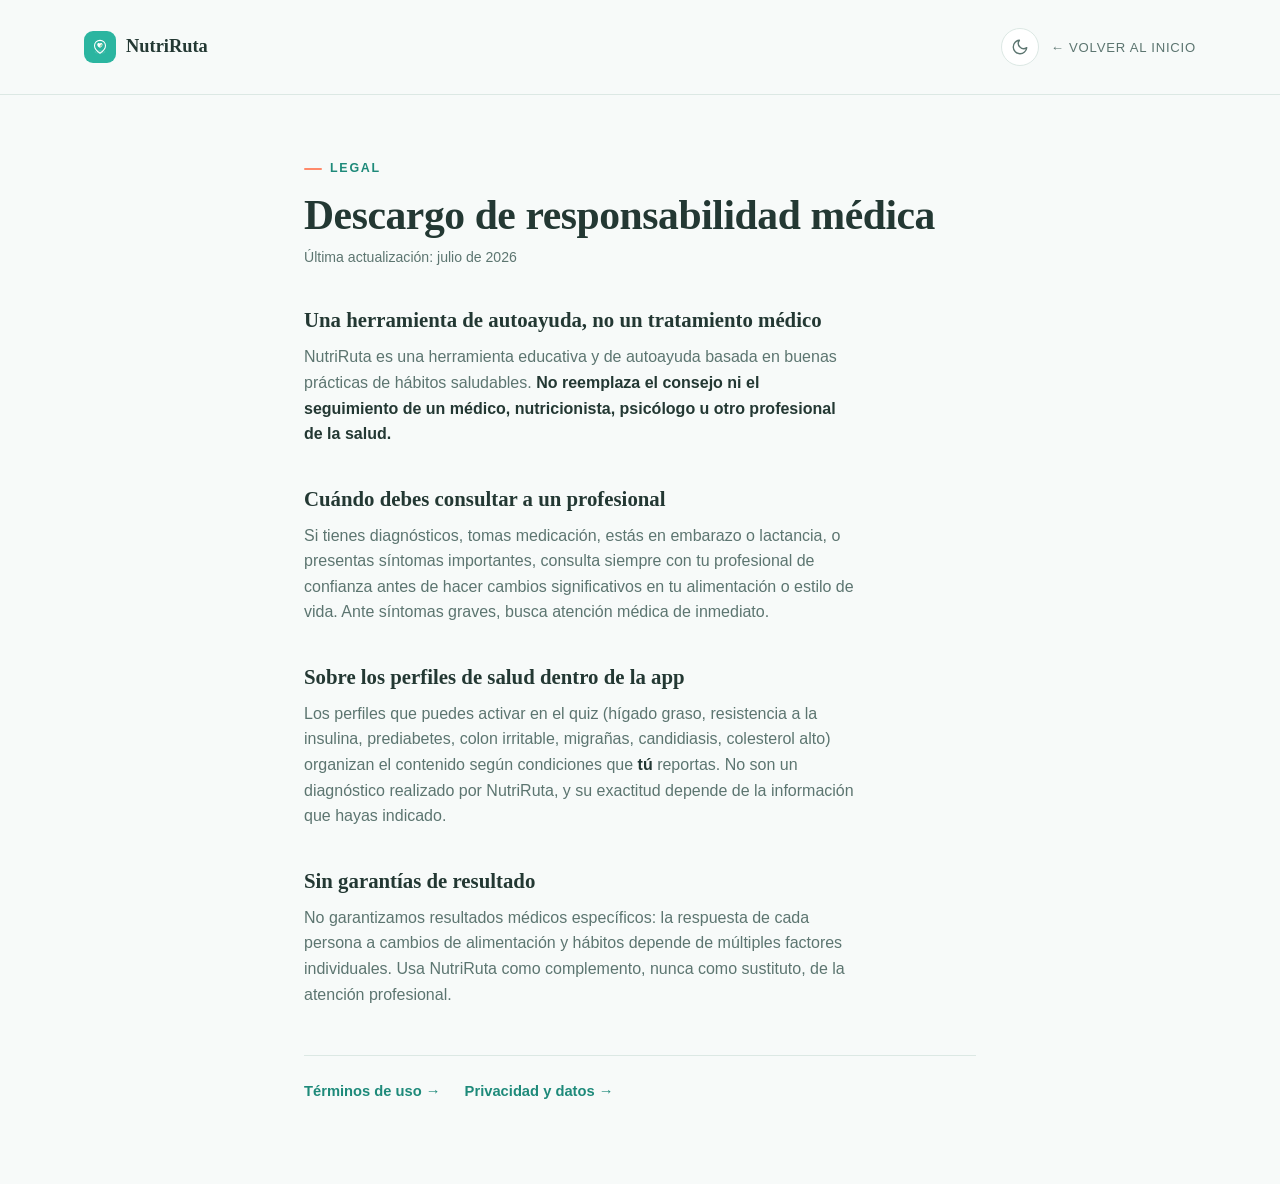
==== commit 6d18fede: "Logo definitivo tal cual la referencia en marcas y favicons" ====
--- a/descargo.html
+++ b/descargo.html
@@ -23,7 +23,7 @@
 <header class="legal-header">
   <div class="wrap">
     <a href="./index.html" class="brand">
-      <span class="brand-mark"><svg viewBox="0 0 512 512"><rect width="512" height="512" rx="112" fill="#2BB5A0"/><path d="M256 84 C176 84 116 146 116 226 C116 322 256 428 256 428 C256 428 396 322 396 226 C396 146 336 84 256 84 Z" fill="none" stroke="#FFFFFF" stroke-width="26" stroke-linejoin="round"/><g transform="translate(256 222) scale(0.62) translate(-256 -288)"><path d="M256 416c-72-48-136-102-136-176 0-45 34-80 78-80 28 0 48 13 58 32 10-19 30-32 58-32 44 0 78 35 78 80 0 74-64 128-136 176z" fill="#FFFFFF"/></g><g transform="translate(256 212) rotate(18)"><path d="M0 -36 C24 -21 26 9 0 36 C-26 9 -24 -21 0 -36 Z" fill="#3BAE5C"/><path d="M0 -27 L0 28 M0 -12 L11 -20 M0 -12 L-11 -20 M0 6 L12 -2 M0 6 L-12 -2" stroke="#FFFFFF" stroke-width="4.5" fill="none" stroke-linecap="round"/></g></svg></span>
+      <span class="brand-mark"><svg viewBox="0 0 512 512"><defs><linearGradient id="nrleaf" x1="0" y1="0" x2="0.4" y2="1"><stop offset="0" stop-color="#7CC96A"/><stop offset="1" stop-color="#3E9E52"/></linearGradient></defs><rect width="512" height="512" rx="112" fill="#2BB5A0"/><g fill="none" stroke="#FFFFFF" stroke-opacity="0.28" stroke-width="13"><ellipse cx="256" cy="396" rx="148" ry="36"/><ellipse cx="256" cy="396" rx="86" ry="21"/></g><path d="M256 68 C168 68 100 136 100 222 C100 316 202 398 256 434 C310 398 412 316 412 222 C412 136 344 68 256 68 Z" fill="none" stroke="#FFFFFF" stroke-width="30" stroke-linejoin="round"/><g transform="translate(252 210) scale(0.55) translate(-256 -288)"><path d="M256 416c-72-48-136-102-136-176 0-45 34-80 78-80 28 0 48 13 58 32 10-19 30-32 58-32 44 0 78 35 78 80 0 74-64 128-136 176z" fill="#FFFFFF"/></g><g transform="translate(288 210) rotate(35)"><path d="M0 -40 C26 -24 28 10 0 40 C-28 10 -26 -24 0 -40 Z" fill="url(#nrleaf)"/><path d="M0 36 L-9 60" stroke="#3E9E52" stroke-width="7" stroke-linecap="round" fill="none"/><path d="M0 -30 L0 32 M0 -16 L13 -25 M0 -16 L-13 -25 M0 2 L15 -7 M0 2 L-15 -7 M0 18 L12 9 M0 18 L-12 9" stroke="#FFFFFF" stroke-width="3.5" fill="none" stroke-linecap="round"/></g></svg></span>
       NutriRuta
     </a>
     <div class="nav-right">
